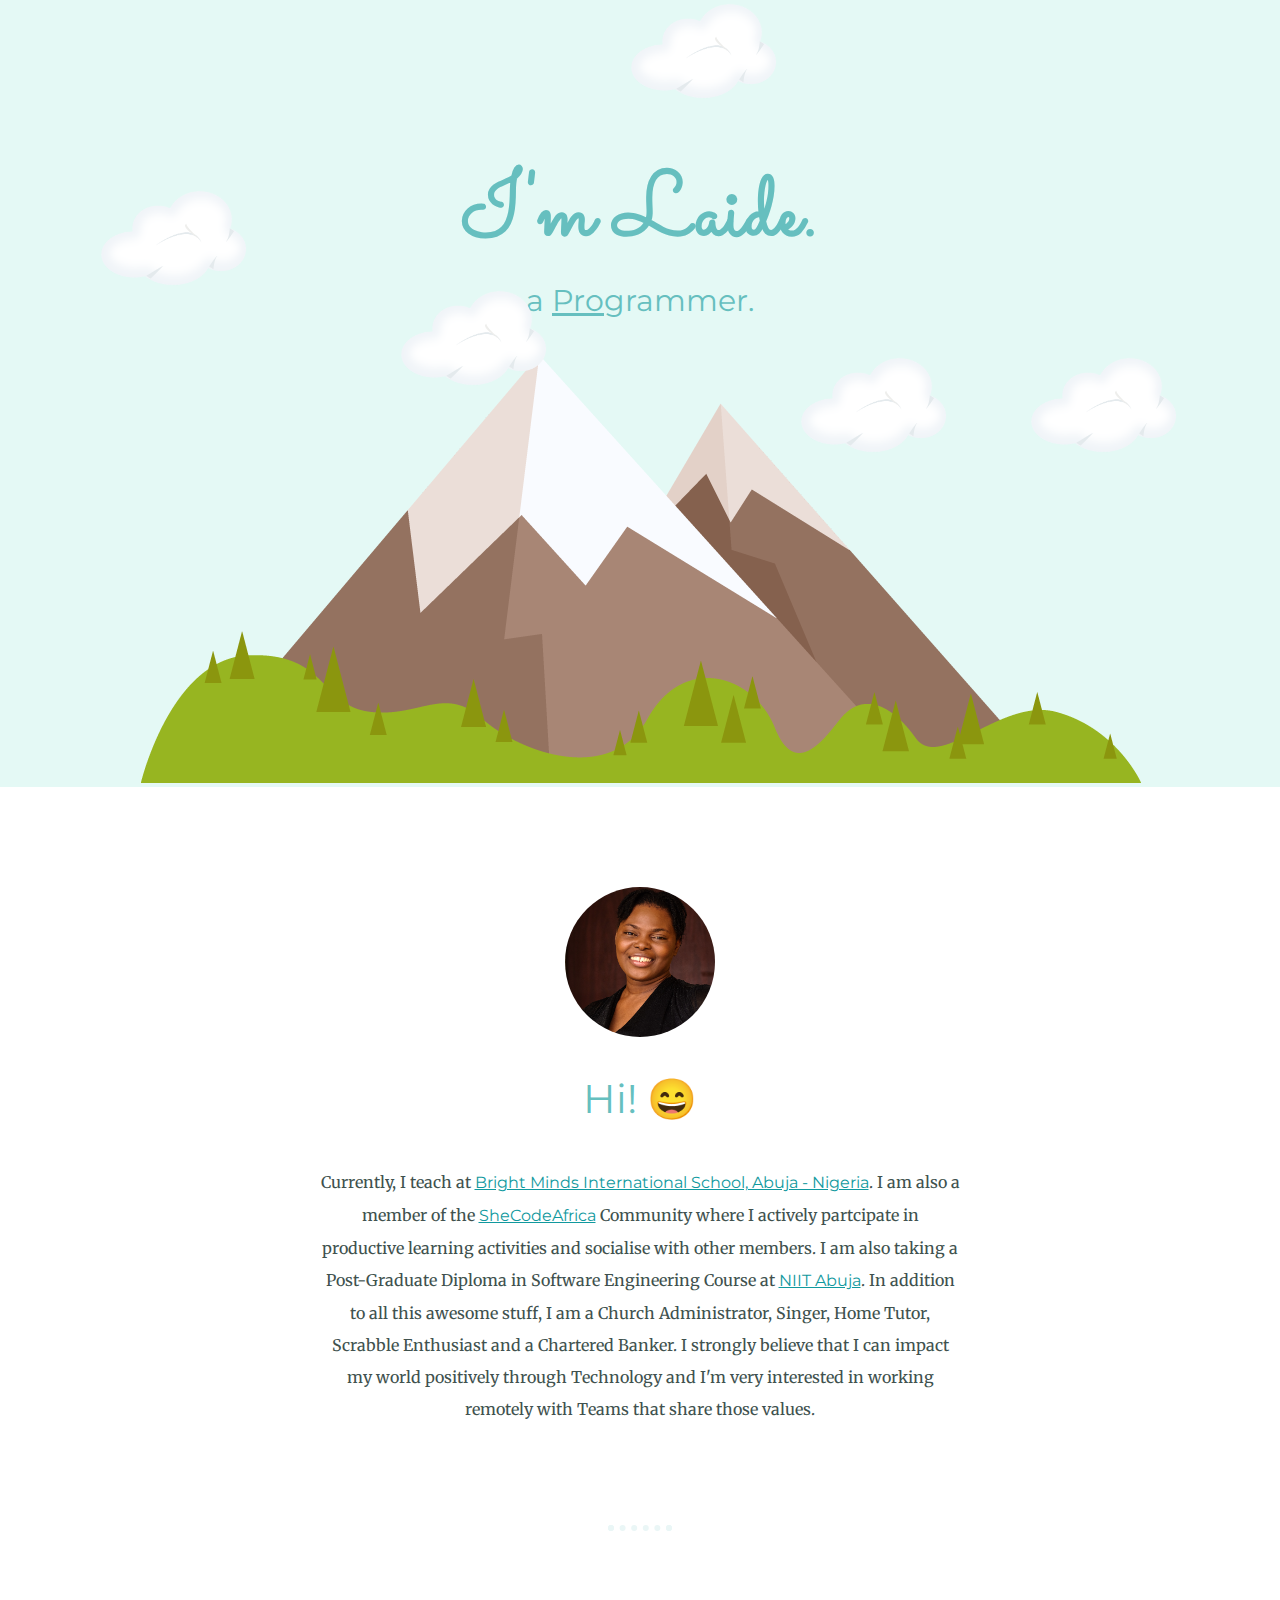
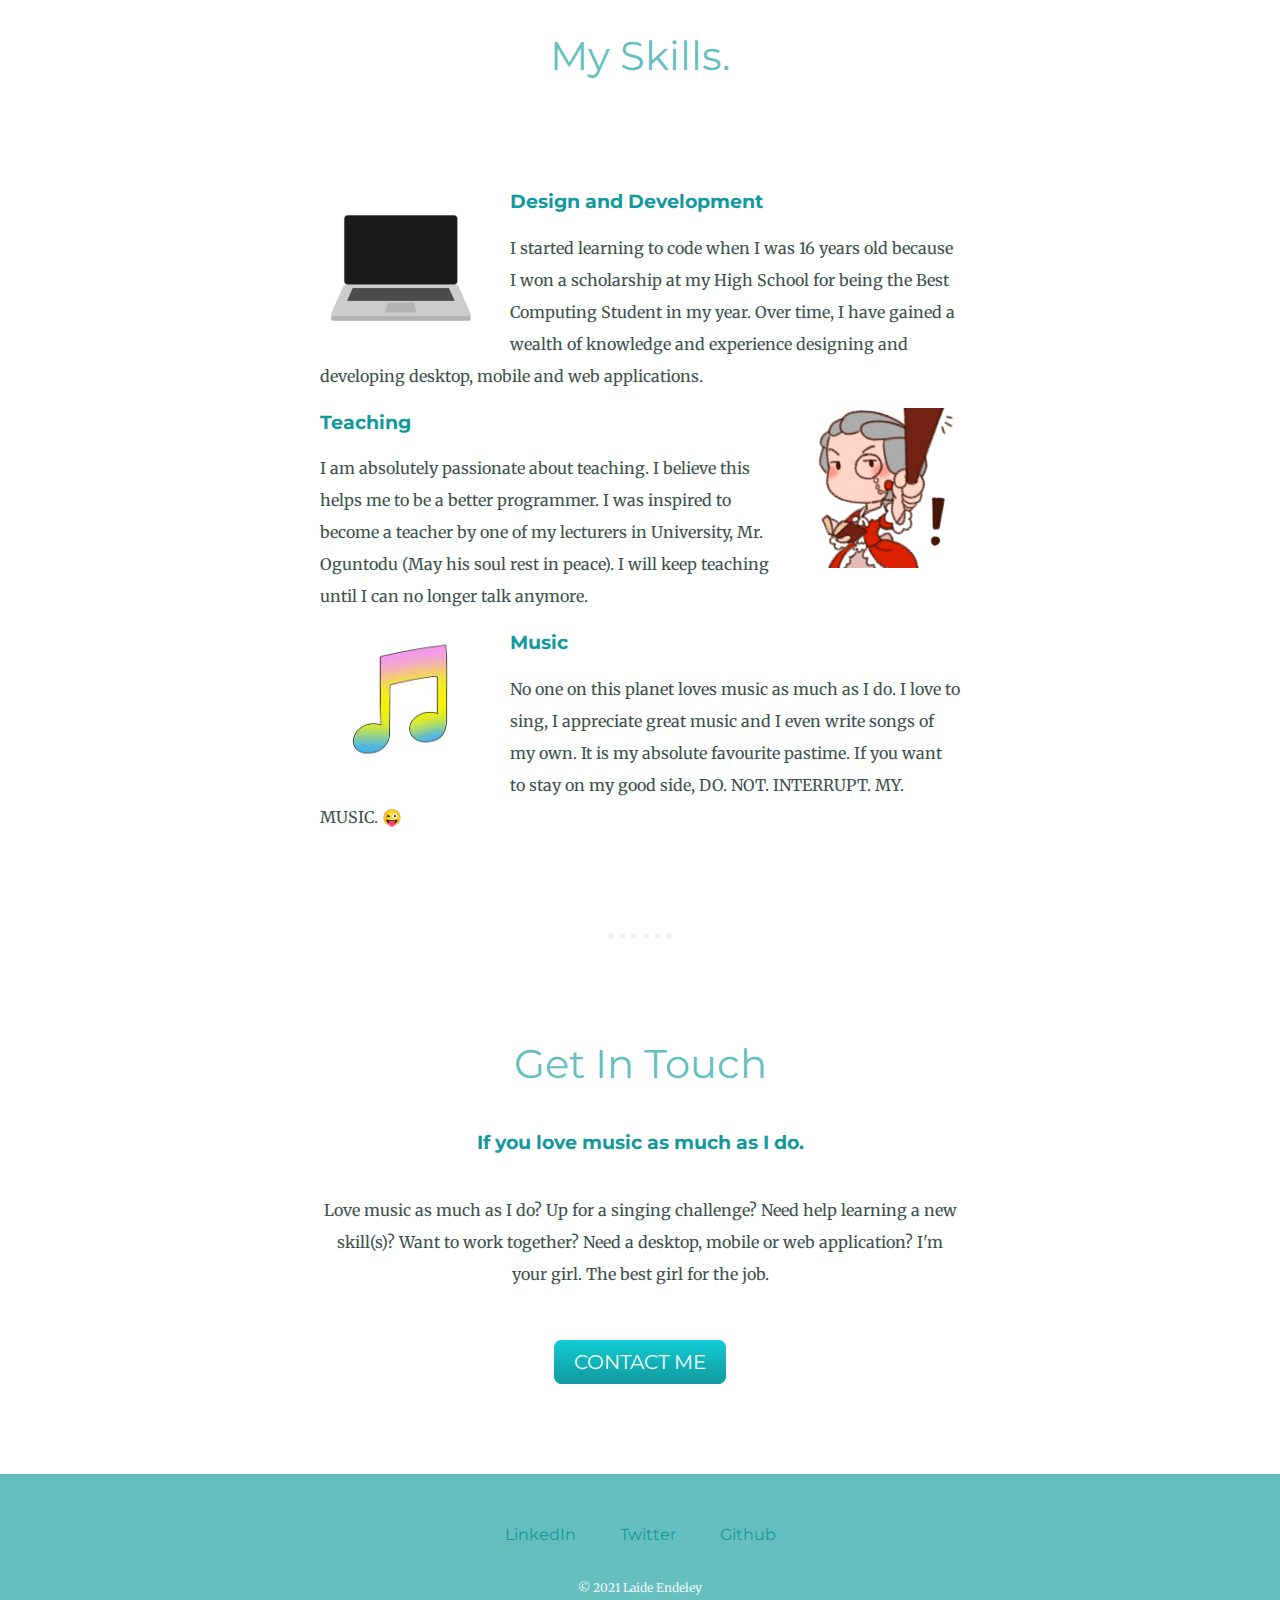
==== CSS - Personal Site/index.html @ 737ca6f9 "CSS Update" ====
<!DOCTYPE html>
<html lang="en">
<head>
    <meta charset="UTF-8">
    <meta http-equiv="X-UA-Compatible" content="IE=edge">
    <meta name="viewport" content="width=device-width, initial-scale=1.0">
    <title>Laide Endeley</title>
    <link rel="stylesheet" href="css/styles.css">
    <link rel="preconnect" href="https://fonts.gstatic.com">
    <link href="https://fonts.googleapis.com/css2?family=Merriweather&family=Montserrat&family=Sacramento&display=swap" rel="stylesheet">
    <!-- Adding an icon using favicon -->
    <link rel="icon" href="laide.ico">
</head>
<body>
    <!-- A div is simply a content division element that allows you to manage content separately -->
    <div class="top-container">
        <img class="top-cloud" src="images/cloud.png" alt="cloud image" width="150px" height="100px">
        <h1 style="margin-bottom: 0;">I'm Laide.</h1>
    <h2 style="font-size: 30px; margin-top: 0;">a <span><u>Pro</u></span>grammer.</h2>
    <img class="bottom-cloud" src="images/cloud.png" alt="cloud image" width="150px" height="100px">
    <img class="extra-cloud1" src="images/cloud.png" alt="cloud image" width="150px" height="100px">
    <img class="extra-cloud2" src="images/cloud.png" alt="cloud image" width="150px" height="100px">
    <img class="extra-cloud3" src="images/cloud.png" alt="cloud image" width="150px" height="100px">
    <img src="images/mountain.png" >
    </div>
    <div class="middle-container">
        <div>
            <img class="profile-picture" src="images/laide-picture.jpg" alt="Laide's Profile Picture" width="150px" height="150px">
            <h2>Hi! &#128516</h2>
            <p class="intro">Currently, I teach at <a href="https://www.brightmindsint.org/home">Bright Minds International School, Abuja - Nigeria</a>. I am also a member of the <a href="https://www.shecodeafrica.org/">SheCodeAfrica</a> Community where I actively partcipate in productive learning activities and socialise with other members. I am also taking a Post-Graduate Diploma in Software Engineering Course at <a href="https://niitabuja.com/">NIIT Abuja</a>. In addition to all this awesome stuff, I am a Church Administrator, Singer, Home Tutor, Scrabble Enthusiast and a Chartered Banker. I strongly believe that I can impact my world positively through Technology and I'm very interested in working remotely with Teams that share those values.</p>
        </div>
        <hr>
        <div class="skills">
            <h2>My Skills.</h2>
                <div class="skill-row">
                    <img class="coding-img" src="images/programming.gif" alt="animated laptop">
                    <h3>Design and Development</h3>
                    <p>I started learning to code when I was 16 years old because I won a scholarship at my High School for being the Best Computing Student in my year. Over time, I have gained a wealth of knowledge and experience designing and developing desktop, mobile and web applications.</p>
                    <img class="teaching-img" src="images/teaching.gif" alt="animated teacher">
                    <h3>Teaching</h3>
                    <p>I am absolutely passionate about teaching. I believe this helps me to be a better programmer. I was inspired to become a teacher by one of my lecturers in University, Mr. Oguntodu (May his soul rest in peace). I will keep teaching until I can no longer talk anymore.</p>
                    <img class="music-img" src="images/music.gif" alt="animated musical note">
                    <h3>Music</h3>
                    <p>No one on this planet loves music as much as I do. I love to sing, I appreciate great music and I even write songs of my own. It is my absolute favourite pastime. If you want to stay on my good side, DO. NOT. INTERRUPT. MY. MUSIC. &#128540</p>
                </div>
        </div>
        <hr>
        <div class="contact-me">
            <h2>Get In Touch</h2>
            <h3>If you love music as much as I do.</h3>
            <p class="contact-message">Love music as much as I do? Up for a singing challenge? Need help learning a new skill(s)? Want to work together? Need a desktop, mobile or web application? I'm your girl. The best girl for the job.</p>
            <a class="btn" href="mailto:endeleylaide@gmail.com">CONTACT ME</a>
        </div>
    </div>
    <div class="bottom-container">
        <a class="footer-link" href="https://ng.linkedin.com/in/olayide-majoyeogbe-704b1128">LinkedIn</a>
        <a class="footer-link" href="https://www.twitter.com/bondress">Twitter</a>
        <a class="footer-link" href="https:/www.github.com/bondress">Github</a>
        <p class="copyright">© 2021 Laide Endeley</p>
    </div>
</body>
</html>
---- CSS - Personal Site/css/styles.css ----
body{
    color: #40514E;
    margin: 0;
    text-align: center;
    font-family: 'Merriweather', serif;
}

div{
    margin: 0;
}

h1{
    color: #66BFBF;
    margin: 50px auto 0 auto;
    font-family: 'Sacramento', cursive;
    font-size: 5.625rem;
    /* The preferred way to define line height
    is to use values without dimensions 
    e.g. line-height: 2;
    */
    /* 16px = 1em = 100% as regards font size 
        pixels are static, others are not.
        choose wisely.
        rem means root em and it's better to 
        use this in the event that the body 
        element has a different font size.
        rem is the most adaptable and least error prone.
    */
}

h2{
    color: #66BFBF;
    font-family: 'Montserrat', sans-serif;
    font-size: 2.5rem;
    font-weight: normal;
    padding-bottom: 10px;
}

h3{
    color: #11999E;
    font-family: 'Montserrat', sans-serif;
}

a{
    color: #11999E;
    font-family: 'Montserrat', sans-serif;
    margin: 10px 20px;
    text-decoration: none;
}

a:hover{
    color: #EAF6F6;
}

.intro>a{
    color: #11999E;
    font-family: 'Montserrat', sans-serif;
    margin: 0;
    text-decoration: underline;
}

.profile-picture{
    border-radius: 100%;
}

.top-container{
    background-color: #E4F9F5;
    position: relative;
    padding-top: 100px;
}

.middle-container{
    margin: 100px 0;
}

.bottom-container{
    background-color: #66BFBF;
    padding: 50px 0 20px;
}

.div1{
    height: 200px;
    width: 200px;
    background-color: red;
    display: inline-block;
    position: absolute;
    left: 400px;
}

.div2{
    height: 200px;
    width: 200px;
    background-color: yellow;
    display: inline-block;
    position:absolute;
    left: 0px;
}

.div3{
    height: 200px;
    width: 200px;
    background-color: blue;
    display: inline-block;
    position: absolute;
    left: 200px;
}

.top-cloud{
    position: absolute;
    right: 500px;
    top: 0px;
}

.bottom-cloud{
    position: absolute;
    left: 400px;
    bottom: 400px;
}

.extra-cloud1{
    position: absolute;
    left: 800px;
}

.extra-cloud2{
    position: absolute;
    right: 100px;
}

.extra-cloud3{
    position: absolute;
    left: 100px;
    bottom: 500px;
}

hr{
    border: dotted #EAF6F6 6px;
    border-bottom: none;
    width: 4%;
    margin: 100px auto 100px auto;
}

.intro{
    width: 50%;
    margin: auto;
}

.skill-row{
    text-align: left;
    width: 50%;
    margin: 100px auto 100px auto;
}

.coding-img{
    width: 25%;
    float: left;
    margin-right: 30px;
}

p{  
    line-height: 2;
}

.teaching-img{
    width: 25%;
    float: right;
    margin-left: 30px;
}

.music-img{
    width: 25%;
    float: left;
    margin-right: 30px;
}

.contact-message{
    width: 50%;
    margin: 40px auto 60px;
}

.btn {
    background: #11cdd4;
    background-image: -webkit-linear-gradient(top, #11cdd4, #11999e);
    background-image: -moz-linear-gradient(top, #11cdd4, #11999e);
    background-image: -ms-linear-gradient(top, #11cdd4, #11999e);
    background-image: -o-linear-gradient(top, #11cdd4, #11999e);
    background-image: linear-gradient(to bottom, #11cdd4, #11999e);
    -webkit-border-radius: 8;
    -moz-border-radius: 8;
    border-radius: 8px;
    font-family: 'Montserrat', sans-serif;
    color: #ffffff;
    font-size: 20px;
    padding: 10px 20px 10px 20px;
    text-decoration: none;
  }
  
  .btn:hover {
    background: #30e3cb;
    background-image: -webkit-linear-gradient(top, #30e3cb, #2bc4ad);
    background-image: -moz-linear-gradient(top, #30e3cb, #2bc4ad);
    background-image: -ms-linear-gradient(top, #30e3cb, #2bc4ad);
    background-image: -o-linear-gradient(top, #30e3cb, #2bc4ad);
    background-image: linear-gradient(to bottom, #30e3cb, #2bc4ad);
    text-decoration: none;
  }

  .copyright{
      color: #EAF6F6;
      font-size: 0.75rem;
      padding: 20px 0;
  }
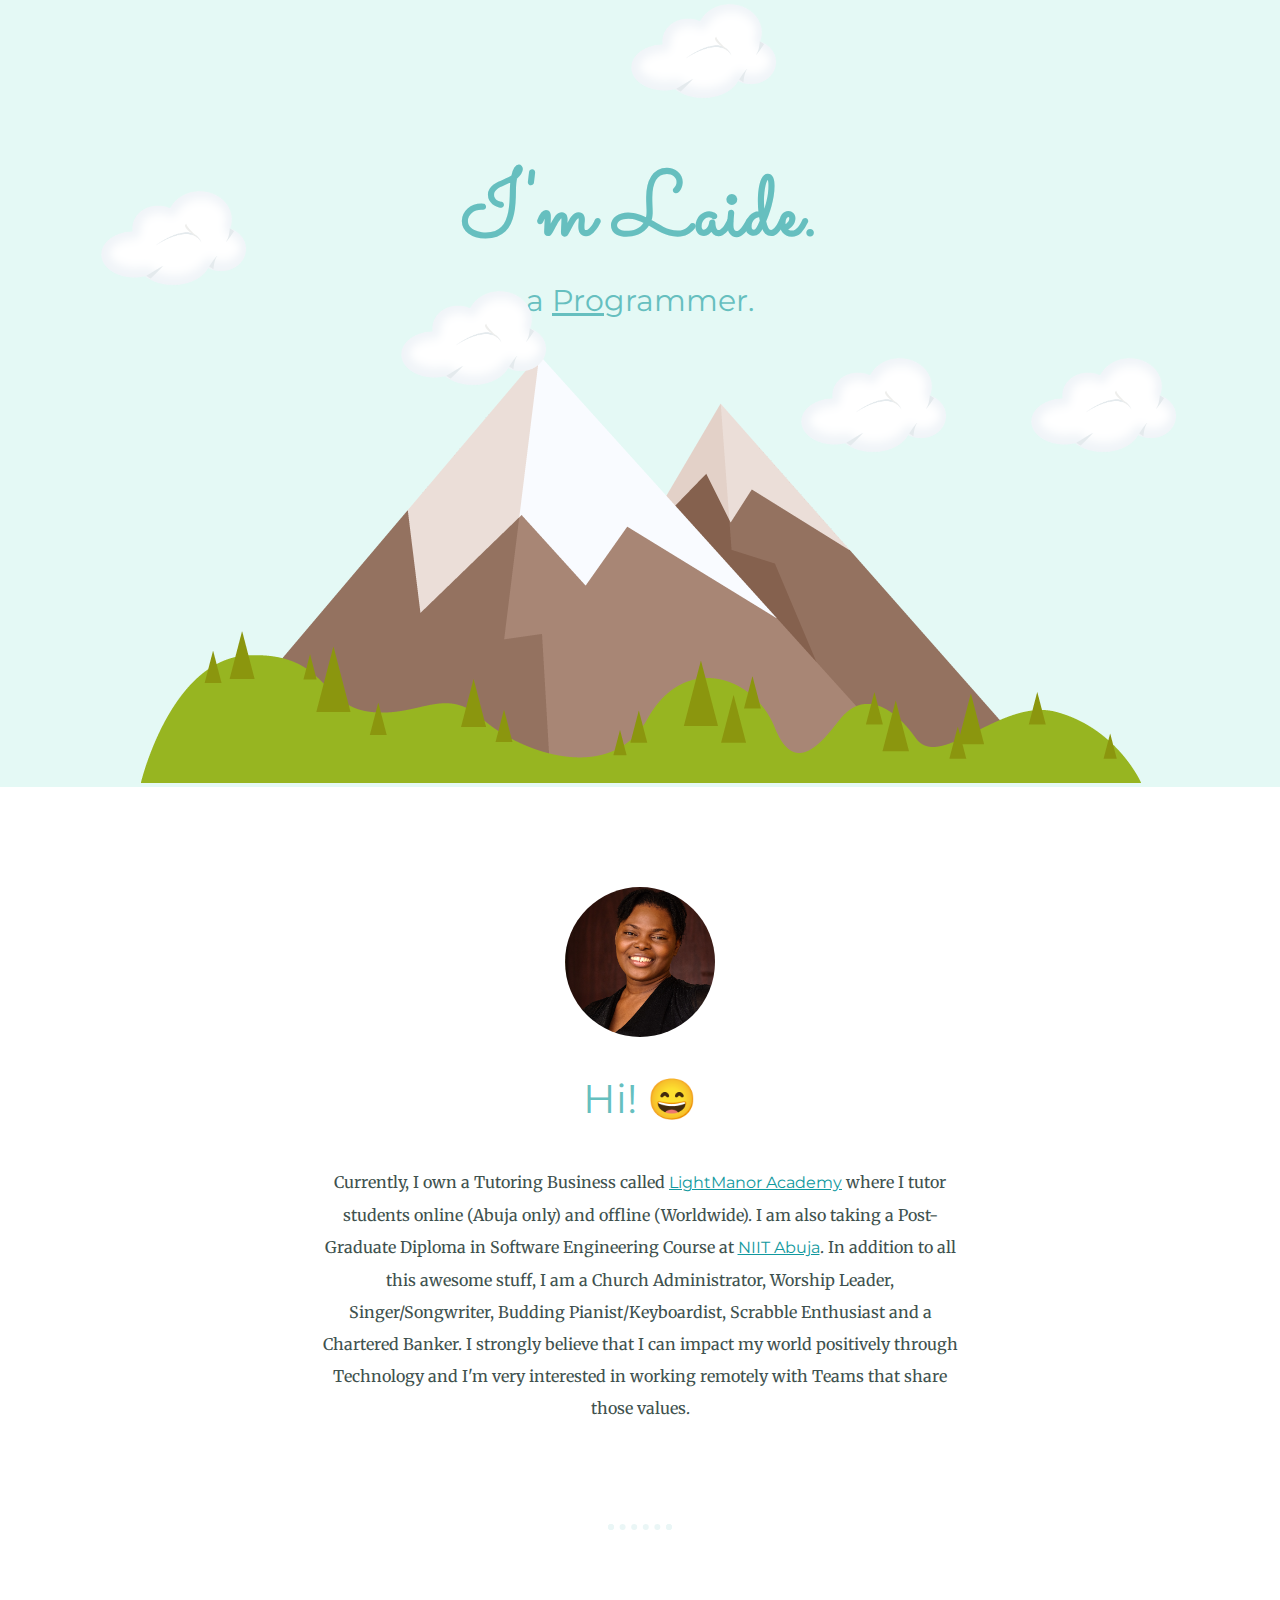
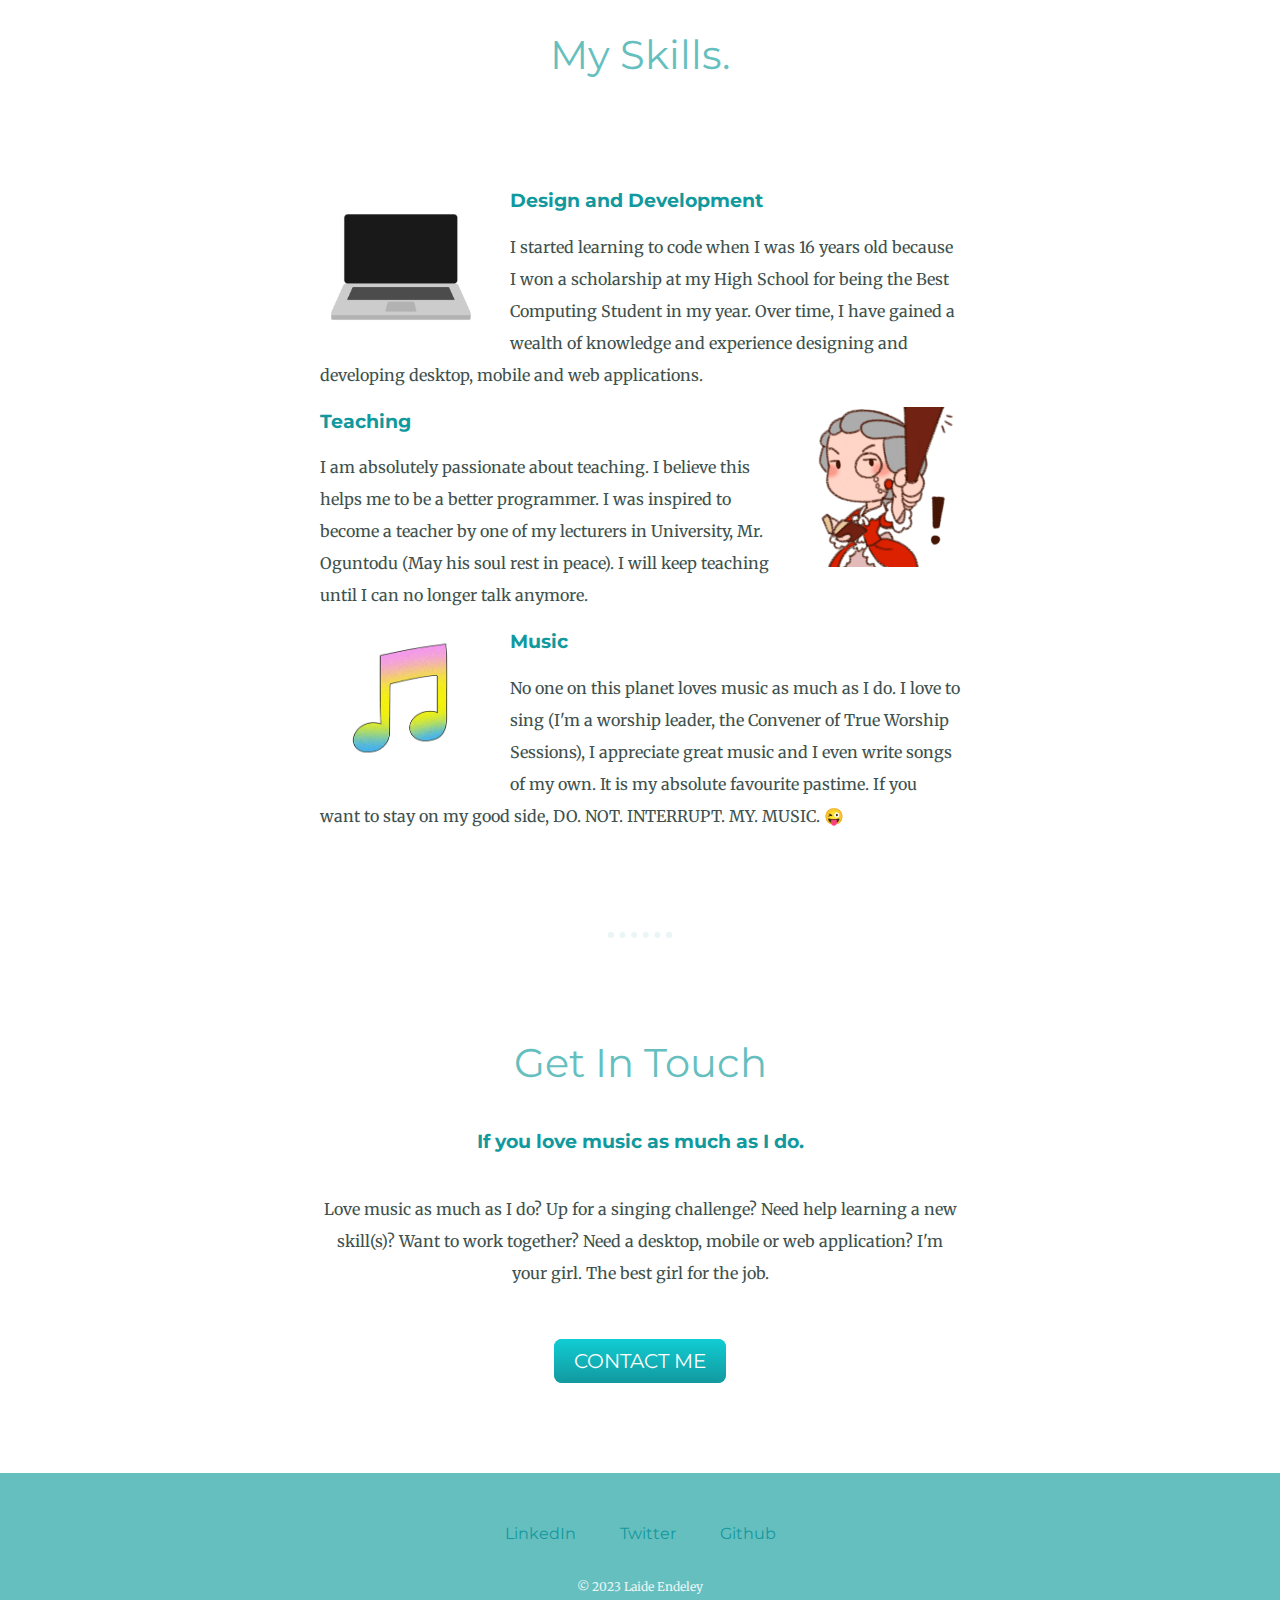
==== commit 205d287e: "Add files via upload" ====
--- a/CSS - Personal Site/index.html
+++ b/CSS - Personal Site/index.html
@@ -27,7 +27,7 @@
         <div>
             <img class="profile-picture" src="images/laide-picture.jpg" alt="Laide's Profile Picture" width="150px" height="150px">
             <h2>Hi! &#128516</h2>
-            <p class="intro">Currently, I teach at <a href="https://www.brightmindsint.org/home">Bright Minds International School, Abuja - Nigeria</a>. I am also a member of the <a href="https://www.shecodeafrica.org/">SheCodeAfrica</a> Community where I actively partcipate in productive learning activities and socialise with other members. I am also taking a Post-Graduate Diploma in Software Engineering Course at <a href="https://niitabuja.com/">NIIT Abuja</a>. In addition to all this awesome stuff, I am a Church Administrator, Singer, Home Tutor, Scrabble Enthusiast and a Chartered Banker. I strongly believe that I can impact my world positively through Technology and I'm very interested in working remotely with Teams that share those values.</p>
+            <p class="intro">Currently, I own a Tutoring Business called <a href="https://www.instagram.com/lightmanor_acad/">LightManor Academy</a> where I tutor students online (Abuja only) and offline (Worldwide). I am also taking a Post-Graduate Diploma in Software Engineering Course at <a href="https://niitabuja.com/">NIIT Abuja</a>. In addition to all this awesome stuff, I am a Church Administrator, Worship Leader, Singer/Songwriter, Budding Pianist/Keyboardist, Scrabble Enthusiast and a Chartered Banker. I strongly believe that I can impact my world positively through Technology and I'm very interested in working remotely with Teams that share those values.</p>
         </div>
         <hr>
         <div class="skills">
@@ -41,7 +41,7 @@
                     <p>I am absolutely passionate about teaching. I believe this helps me to be a better programmer. I was inspired to become a teacher by one of my lecturers in University, Mr. Oguntodu (May his soul rest in peace). I will keep teaching until I can no longer talk anymore.</p>
                     <img class="music-img" src="images/music.gif" alt="animated musical note">
                     <h3>Music</h3>
-                    <p>No one on this planet loves music as much as I do. I love to sing, I appreciate great music and I even write songs of my own. It is my absolute favourite pastime. If you want to stay on my good side, DO. NOT. INTERRUPT. MY. MUSIC. &#128540</p>
+                    <p>No one on this planet loves music as much as I do. I love to sing (I'm a worship leader, the Convener of True Worship Sessions), I appreciate great music and I even write songs of my own. It is my absolute favourite pastime. If you want to stay on my good side, DO. NOT. INTERRUPT. MY. MUSIC. &#128540</p>
                 </div>
         </div>
         <hr>
@@ -56,7 +56,7 @@
         <a class="footer-link" href="https://ng.linkedin.com/in/olayide-majoyeogbe-704b1128">LinkedIn</a>
         <a class="footer-link" href="https://www.twitter.com/bondress">Twitter</a>
         <a class="footer-link" href="https:/www.github.com/bondress">Github</a>
-        <p class="copyright">© 2021 Laide Endeley</p>
+        <p class="copyright">© 2023 Laide Endeley</p>
     </div>
 </body>
 </html>